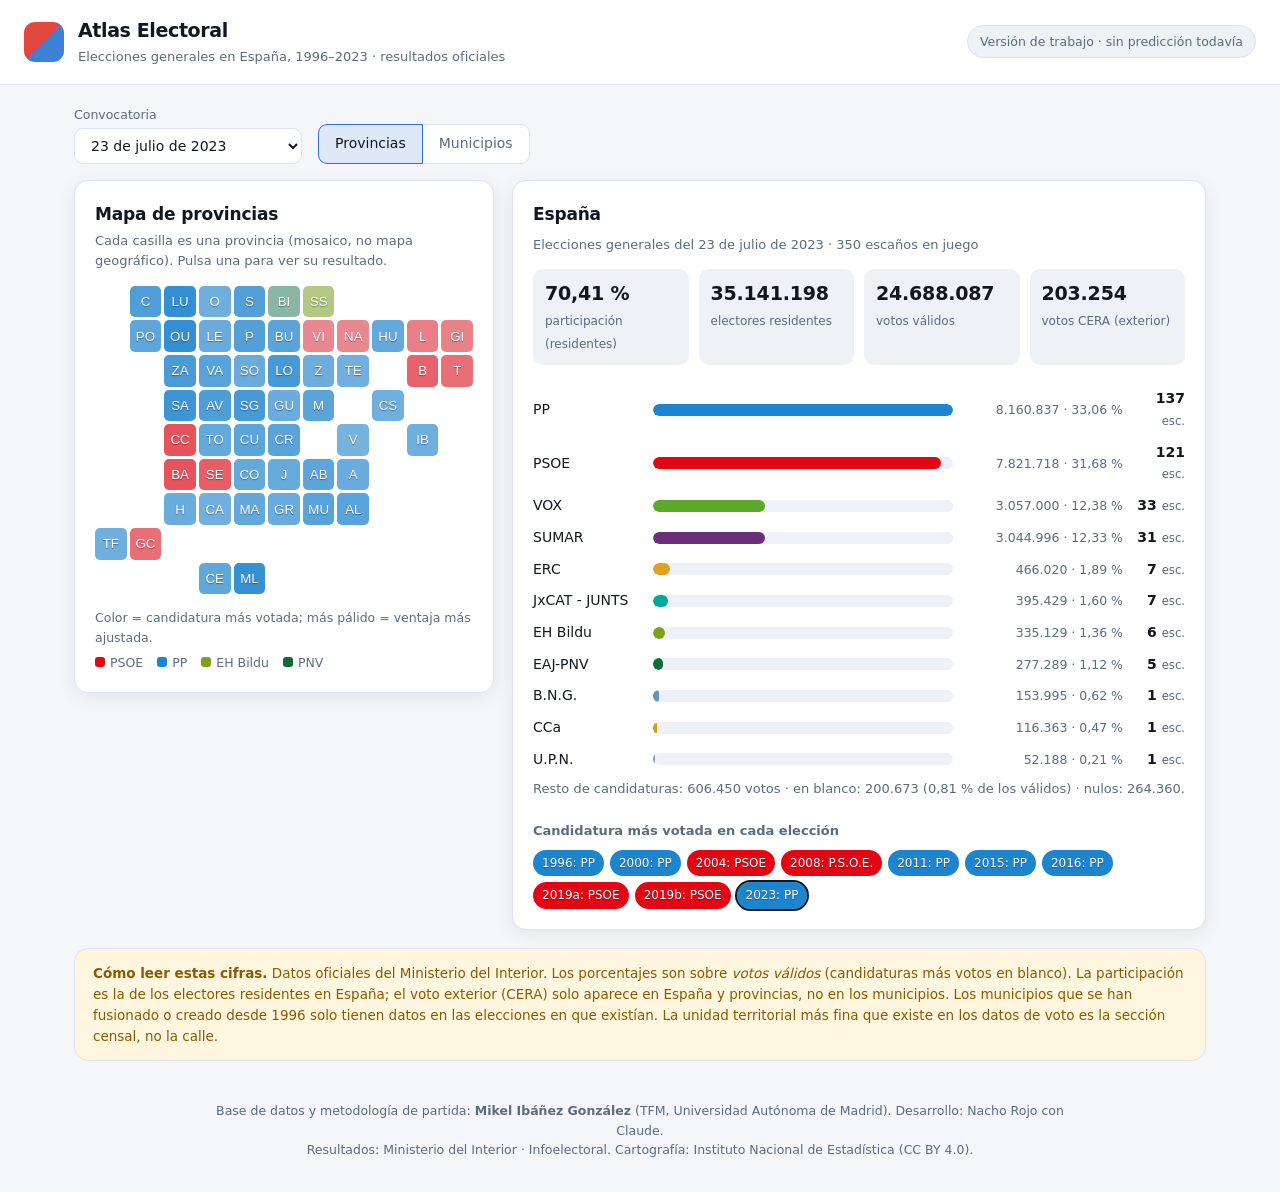
==== web/index.html @ ac79ff2a "Web: retirar el selector de colorear por participación - El selector queda oculto (no aportaba al ma" ====
<!doctype html>
<html lang="es">
<head>
<meta charset="utf-8">
<meta name="viewport" content="width=device-width, initial-scale=1">
<meta name="robots" content="noindex, nofollow">
<title>Atlas Electoral · Elecciones generales 1996–2023</title>
<meta name="description" content="Resultados oficiales de las elecciones generales en España por provincia y municipio, 1996–2023.">
<link rel="stylesheet" href="estilo.css">
</head>
<body>
<header class="cabecera">
  <div class="marca">
    <div class="logo" aria-hidden="true"></div>
    <div>
      <h1>Atlas Electoral</h1>
      <p>Elecciones generales en España, 1996&ndash;2023 &middot; resultados oficiales</p>
    </div>
  </div>
  <span class="insignia">Versión de trabajo &middot; sin predicción todavía</span>
</header>

<main>
  <div class="controles">
    <label>Convocatoria
      <select id="eleccion"></select>
    </label>
    <!-- Colorear por participación: retirado de la interfaz (no aportaba al mapa; la participación sale en la ficha).
         Para recuperarlo, volver a mostrar este selector. -->
    <label hidden>Colorear por
      <select id="metrica">
        <option value="ganador">Candidatura más votada</option>
        <option value="participacion">Participación</option>
      </select>
    </label>
    <div class="vistas" role="group" aria-label="Nivel territorial">
      <button id="vista-prov" class="vista activa" type="button">Provincias</button>
      <button id="vista-mun" class="vista" type="button">Municipios</button>
    </div>
  </div>

  <div class="rejilla">
    <section class="tarjeta">
      <div id="bloque-prov">
        <h2>Mapa de provincias</h2>
        <p class="nota">Cada casilla es una provincia (mosaico, no mapa geográfico). Pulsa una para ver su resultado.</p>
        <div id="mapa" class="mapa" role="group" aria-label="Provincias"></div>
      </div>
      <div id="bloque-mun" hidden>
        <h2>Mapa de municipios</h2>
        <div class="busqueda">
          <label class="buscador">Buscar municipio
            <input id="buscar" type="search" autocomplete="off" spellcheck="false" placeholder="Alcalá de Henares, Marinaleda…">
            <div id="sugerencias" class="sugerencias" hidden></div>
          </label>
          <label>Ir a provincia
            <select id="ir-provincia"><option value="">—</option></select>
          </label>
        </div>
        <div id="estado-mun" class="nota">Cargando el mapa municipal…</div>
        <div id="mapa-mun" class="mapa-mun" aria-label="Mapa de municipios"></div>
        <p id="hover" class="nota hover">Pasa el ratón o pulsa un municipio.</p>
      </div>
      <div id="leyenda" class="leyenda"></div>
    </section>

    <section class="tarjeta">
      <div class="cab-detalle">
        <h2 id="titulo">España</h2>
        <button id="volver" class="secundario" hidden>Ver España</button>
      </div>
      <p id="fecha" class="nota"></p>
      <div id="resumen" class="resumen"></div>
      <div id="partidos"></div>
      <p id="otros" class="nota"></p>
      <h3>Candidatura más votada en cada elección</h3>
      <div id="historia" class="historia"></div>
    </section>
  </div>

  <section class="aviso">
    <strong>Cómo leer estas cifras.</strong>
    Datos oficiales del Ministerio del Interior. Los porcentajes son sobre
    <em>votos válidos</em> (candidaturas más votos en blanco). La participación es la de los electores
    residentes en España; el voto exterior (CERA) solo aparece en España y provincias, no en los municipios.
    Los municipios que se han fusionado o creado desde 1996 solo tienen datos en las elecciones en que existían.
    La unidad territorial más fina que existe en los datos de voto es la sección censal, no la calle.
  </section>
</main>

<footer class="pie">
  Base de datos y metodología de partida: <strong>Mikel Ib&aacute;&ntilde;ez Gonz&aacute;lez</strong>
  (TFM, Universidad Aut&oacute;noma de Madrid). Desarrollo: Nacho Rojo con Claude.<br>
  Resultados: Ministerio del Interior &middot; Infoelectoral. Cartograf&iacute;a: Instituto Nacional de Estad&iacute;stica (CC BY 4.0).
</footer>

<script src="data/resultados.js"></script>
<script src="municipios.js"></script>
<script src="app.js"></script>
</body>
</html>
---- web/estilo.css ----
:root {
  --fondo: #f4f6f9; --superficie: #ffffff; --superficie-alta: #eef1f6; --borde: #dde3ec;
  --texto: #12171f; --texto-tenue: #5d6b7f; --acento: #2f6fe0; --acento-suave: rgba(47, 111, 224, .1);
  --izq: #e3453f; --der: #3b82d6; --aviso: #8a5a00; --aviso-fondo: #fff6e0; --radio: 14px;
  --sombra: 0 4px 18px rgba(20, 30, 50, .08);
}
:root:not([data-theme="light"]) { color-scheme: light dark; }
@media (prefers-color-scheme: dark) {
  :root:not([data-theme="light"]) {
    --fondo: #0f1216; --superficie: #171b21; --superficie-alta: #1e242c; --borde: #2a323c;
    --texto: #e6ebf2; --texto-tenue: #9aa7b8; --acento: #4c8dff; --acento-suave: rgba(76, 141, 255, .14);
    --aviso: #e0a33a; --aviso-fondo: rgba(224, 163, 58, .1); --sombra: 0 6px 24px rgba(0, 0, 0, .35);
  }
}
* { box-sizing: border-box; }
body {
  margin: 0; background: var(--fondo); color: var(--texto);
  font-family: system-ui, -apple-system, "Segoe UI", sans-serif;
  font-size: 15px; line-height: 1.55;
}
.cabecera {
  display: flex; align-items: center; justify-content: space-between; gap: 16px; flex-wrap: wrap;
  padding: 16px 24px; border-bottom: 1px solid var(--borde); background: var(--superficie);
}
.marca { display: flex; align-items: center; gap: 14px; }
.logo {
  width: 40px; height: 40px; border-radius: 11px; flex: none;
  background: linear-gradient(135deg, var(--izq) 0%, var(--izq) 48%, var(--der) 52%, var(--der) 100%);
}
.cabecera h1 { margin: 0; font-size: 19px; letter-spacing: -.02em; }
.cabecera p { margin: 2px 0 0; font-size: 13px; color: var(--texto-tenue); }
.insignia {
  font-size: 12.5px; padding: 6px 12px; border-radius: 999px; border: 1px solid var(--borde);
  color: var(--texto-tenue); background: var(--superficie-alta);
}
main { padding: 20px 24px 40px; max-width: 1180px; margin: 0 auto; }
.controles { display: flex; gap: 16px; flex-wrap: wrap; margin-bottom: 16px; }
.controles label { display: flex; flex-direction: column; gap: 4px; font-size: 12.5px; color: var(--texto-tenue); }
select {
  font: inherit; font-size: 14px; padding: 8px 12px; border-radius: 9px; min-width: 220px;
  border: 1px solid var(--borde); background: var(--superficie); color: var(--texto);
}
.rejilla { display: grid; grid-template-columns: minmax(300px, 420px) 1fr; gap: 18px; align-items: start; }
@media (max-width: 800px) { .rejilla { grid-template-columns: 1fr; } main { padding: 16px; } }
.tarjeta {
  background: var(--superficie); border: 1px solid var(--borde); border-radius: var(--radio);
  padding: 20px; box-shadow: var(--sombra);
}
.tarjeta h2 { margin: 0 0 4px; font-size: 17px; letter-spacing: -.01em; }
.tarjeta h3 { margin: 22px 0 8px; font-size: 13px; color: var(--texto-tenue); font-weight: 600; }
.nota { color: var(--texto-tenue); font-size: 13px; margin: 4px 0 14px; }
.cab-detalle { display: flex; justify-content: space-between; align-items: center; gap: 10px; }
button.secundario {
  font: inherit; font-size: 13px; padding: 6px 12px; border-radius: 8px; cursor: pointer;
  border: 1px solid var(--borde); background: var(--superficie-alta); color: var(--texto);
}
.mapa { display: grid; grid-template-columns: repeat(11, 1fr); gap: 3px; margin-top: 4px; }
.casilla {
  aspect-ratio: 1; border: 2px solid transparent; border-radius: 5px; padding: 0; cursor: pointer;
  font: 600 10px/1 inherit; color: #fff; text-shadow: 0 1px 1px rgba(0, 0, 0, .35);
  display: flex; align-items: center; justify-content: center;
}
.casilla:hover { filter: brightness(1.12); }
.casilla:focus-visible, .casilla.activa { outline: none; border-color: var(--texto); }
.leyenda { display: flex; flex-wrap: wrap; gap: 6px 14px; margin-top: 14px; font-size: 12.5px; color: var(--texto-tenue); }
.leyenda i { display: inline-block; width: 10px; height: 10px; border-radius: 3px; margin-right: 5px; }
.resumen { display: grid; grid-template-columns: repeat(auto-fit, minmax(130px, 1fr)); gap: 10px; margin-bottom: 18px; }
.dato { background: var(--superficie-alta); border-radius: 10px; padding: 10px 12px; }
.dato b { display: block; font-size: 19px; letter-spacing: -.01em; }
.dato span { font-size: 12px; color: var(--texto-tenue); }
.fila { display: grid; grid-template-columns: 110px 1fr 160px 52px; gap: 10px; align-items: center; padding: 5px 0; font-size: 14px; }
.fila .barra { height: 12px; border-radius: 6px; background: var(--superficie-alta); overflow: hidden; }
.fila .barra span { display: block; height: 100%; border-radius: 6px; }
.fila .cifras { text-align: right; font-variant-numeric: tabular-nums; color: var(--texto-tenue); font-size: 12.5px; white-space: nowrap; }
.fila .esc { text-align: right; font-weight: 700; font-variant-numeric: tabular-nums; }
.fila .esc small { font-weight: 400; color: var(--texto-tenue); }
@media (max-width: 520px) { .fila { grid-template-columns: 84px 1fr 44px; } .fila .cifras { display: none; } }
.historia { display: flex; flex-wrap: wrap; gap: 6px; }
.chip { font-size: 12px; padding: 4px 9px; border-radius: 999px; color: #fff; text-shadow: 0 1px 1px rgba(0,0,0,.3); }
.chip.actual { outline: 2px solid var(--texto); }
.aviso {
  margin-top: 18px; padding: 14px 18px; border-radius: var(--radio); font-size: 13.5px;
  background: var(--aviso-fondo); color: var(--aviso); border: 1px solid var(--borde);
}
.pie { text-align: center; font-size: 12.5px; color: var(--texto-tenue); padding: 0 24px 32px; max-width: 900px; margin: 0 auto; }
.gradiente { display: inline-block; width: 90px; height: 10px; border-radius: 5px; margin: 0 6px; vertical-align: middle; background: linear-gradient(90deg, hsl(215 75% 90%), hsl(215 75% 32%)); }
.vistas { display: flex; align-items: flex-end; gap: 0; }
.vista {
  font: inherit; font-size: 14px; padding: 8px 16px; cursor: pointer; border: 1px solid var(--borde);
  background: var(--superficie); color: var(--texto-tenue);
}
.vista:first-child { border-radius: 9px 0 0 9px; }
.vista:last-child { border-radius: 0 9px 9px 0; border-left: none; }
.vista.activa { background: var(--acento-suave); color: var(--texto); border-color: var(--acento); }
.busqueda { display: flex; gap: 12px; flex-wrap: wrap; margin: 8px 0 10px; }
.busqueda label { display: flex; flex-direction: column; gap: 4px; font-size: 12.5px; color: var(--texto-tenue); position: relative; }
.busqueda input { font: inherit; font-size: 14px; padding: 8px 12px; border-radius: 9px; min-width: 220px;
  border: 1px solid var(--borde); background: var(--superficie); color: var(--texto); }
.busqueda select { min-width: 160px; }
.sugerencias { position: absolute; top: 100%; left: 0; right: 0; z-index: 1000; background: var(--superficie);
  border: 1px solid var(--borde); border-radius: 9px; box-shadow: var(--sombra); overflow: hidden; }
.sugerencia { display: block; width: 100%; text-align: left; font: inherit; font-size: 13.5px; padding: 8px 12px;
  background: none; border: none; color: var(--texto); cursor: pointer; }
.sugerencia:hover, .sugerencia:focus-visible { background: var(--acento-suave); outline: none; }
.mapa-mun { height: 520px; border-radius: 10px; background: var(--superficie-alta); border: 1px solid var(--borde); }
.hover { min-height: 2.8em; margin: 8px 0 0; }
.fila-mun { grid-template-columns: 110px 1fr 170px; }
@media (max-width: 520px) { .fila-mun { grid-template-columns: 84px 1fr; } .mapa-mun { height: 380px; } }
.rejilla.vista-mun { grid-template-columns: minmax(360px, 1.6fr) 1fr; }
.rejilla.vista-mun .mapa-mun { height: 580px; }
@media (max-width: 800px) { .rejilla.vista-mun { grid-template-columns: 1fr; } }
[hidden] { display: none !important; }
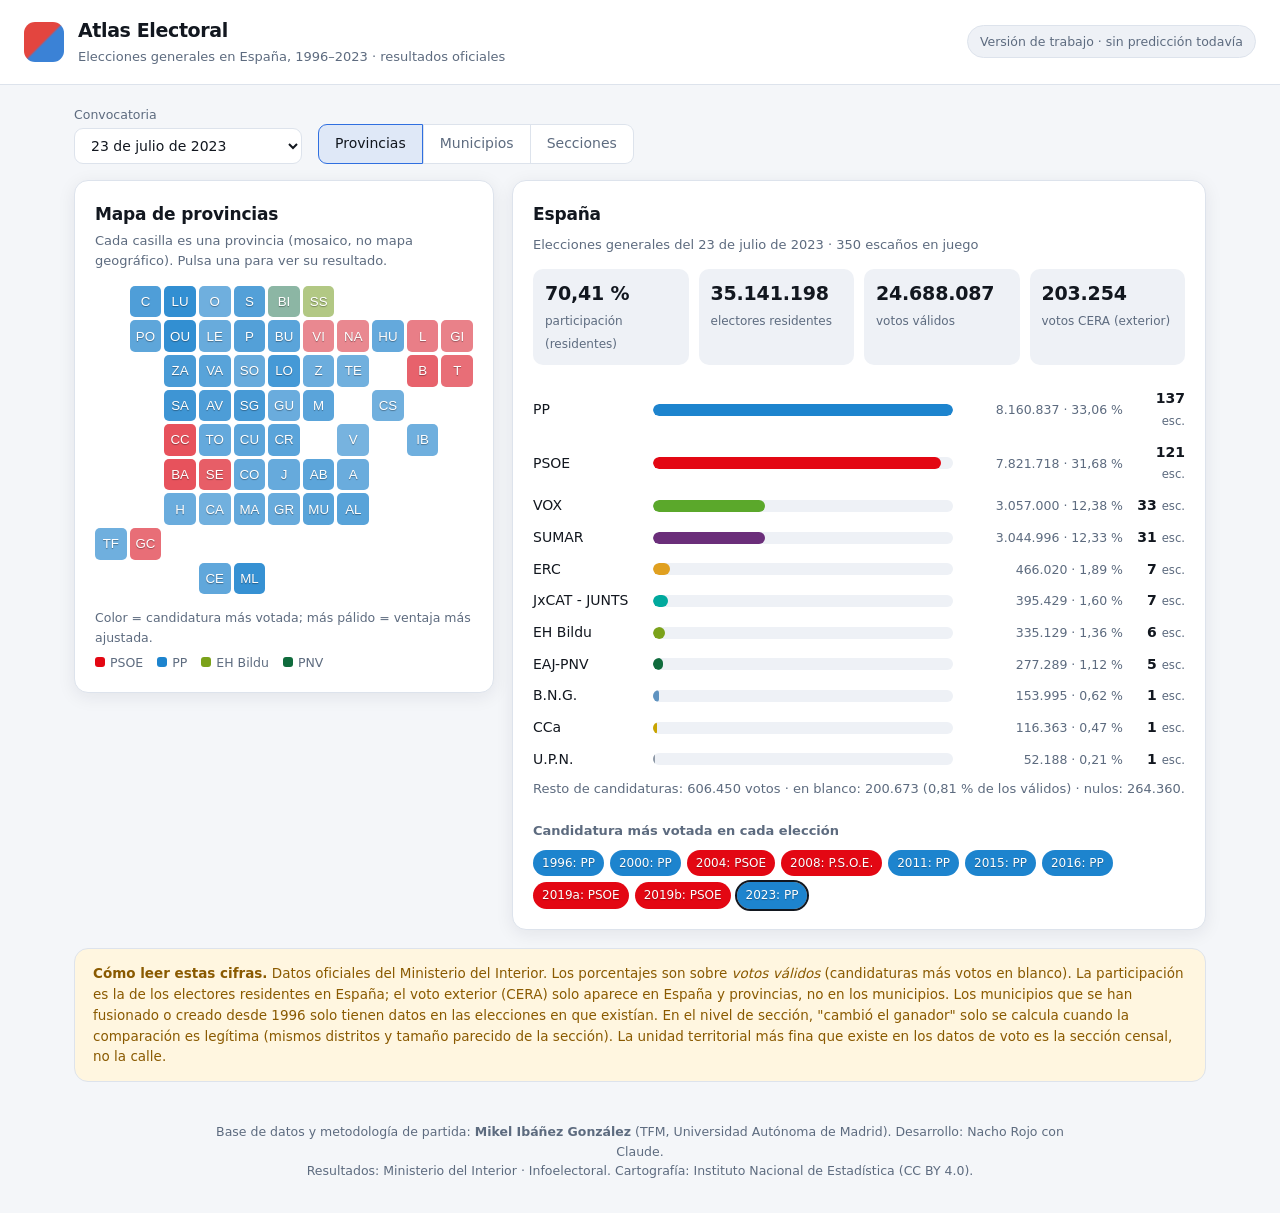
==== commit 7b996e85: "Secciones censales (2023) con mapa, top 3 y cambio de ganador; traspaso del proyecto - pipeline/expo" ====
--- a/web/index.html
+++ b/web/index.html
@@ -36,6 +36,7 @@
     <div class="vistas" role="group" aria-label="Nivel territorial">
       <button id="vista-prov" class="vista activa" type="button">Provincias</button>
       <button id="vista-mun" class="vista" type="button">Municipios</button>
+      <button id="vista-sec" class="vista" type="button">Secciones</button>
     </div>
   </div>
 
@@ -61,6 +62,28 @@
         <div id="mapa-mun" class="mapa-mun" aria-label="Mapa de municipios"></div>
         <p id="hover" class="nota hover">Pasa el ratón o pulsa un municipio.</p>
       </div>
+      <div id="bloque-sec" hidden>
+        <h2>Mapa de secciones censales</h2>
+        <p class="nota">Disponible para abril de 2019, noviembre de 2019 y julio de 2023. La sección es la unidad más fina del voto: no equivale a una calle.</p>
+        <div class="busqueda">
+          <label class="buscador">Buscar municipio
+            <input id="buscar-sec" type="search" autocomplete="off" spellcheck="false" placeholder="Alcalá de Henares, Sevilla…">
+            <div id="sugerencias-sec" class="sugerencias" hidden></div>
+          </label>
+          <label>Ir a provincia
+            <select id="ir-provincia-sec"><option value="">—</option></select>
+          </label>
+          <label>Ver
+            <select id="modo-sec">
+              <option value="ganador">Candidatura más votada</option>
+              <option value="cambio">Dónde cambió el ganador</option>
+            </select>
+          </label>
+        </div>
+        <div id="estado-sec" class="nota">Cargando el mapa de secciones…</div>
+        <div id="mapa-sec" class="mapa-mun" aria-label="Mapa de secciones censales"></div>
+        <p id="hover-sec" class="nota hover">Pasa el ratón o pulsa una sección.</p>
+      </div>
       <div id="leyenda" class="leyenda"></div>
     </section>
 
@@ -83,7 +106,7 @@
     Datos oficiales del Ministerio del Interior. Los porcentajes son sobre
     <em>votos válidos</em> (candidaturas más votos en blanco). La participación es la de los electores
     residentes en España; el voto exterior (CERA) solo aparece en España y provincias, no en los municipios.
-    Los municipios que se han fusionado o creado desde 1996 solo tienen datos en las elecciones en que existían.
+    Los municipios que se han fusionado o creado desde 1996 solo tienen datos en las elecciones en que existían. En el nivel de sección, "cambió el ganador" solo se calcula cuando la comparación es legítima (mismos distritos y tamaño parecido de la sección).
     La unidad territorial más fina que existe en los datos de voto es la sección censal, no la calle.
   </section>
 </main>
@@ -96,6 +119,7 @@
 
 <script src="data/resultados.js"></script>
 <script src="municipios.js"></script>
+<script src="secciones.js"></script>
 <script src="app.js"></script>
 </body>
 </html>
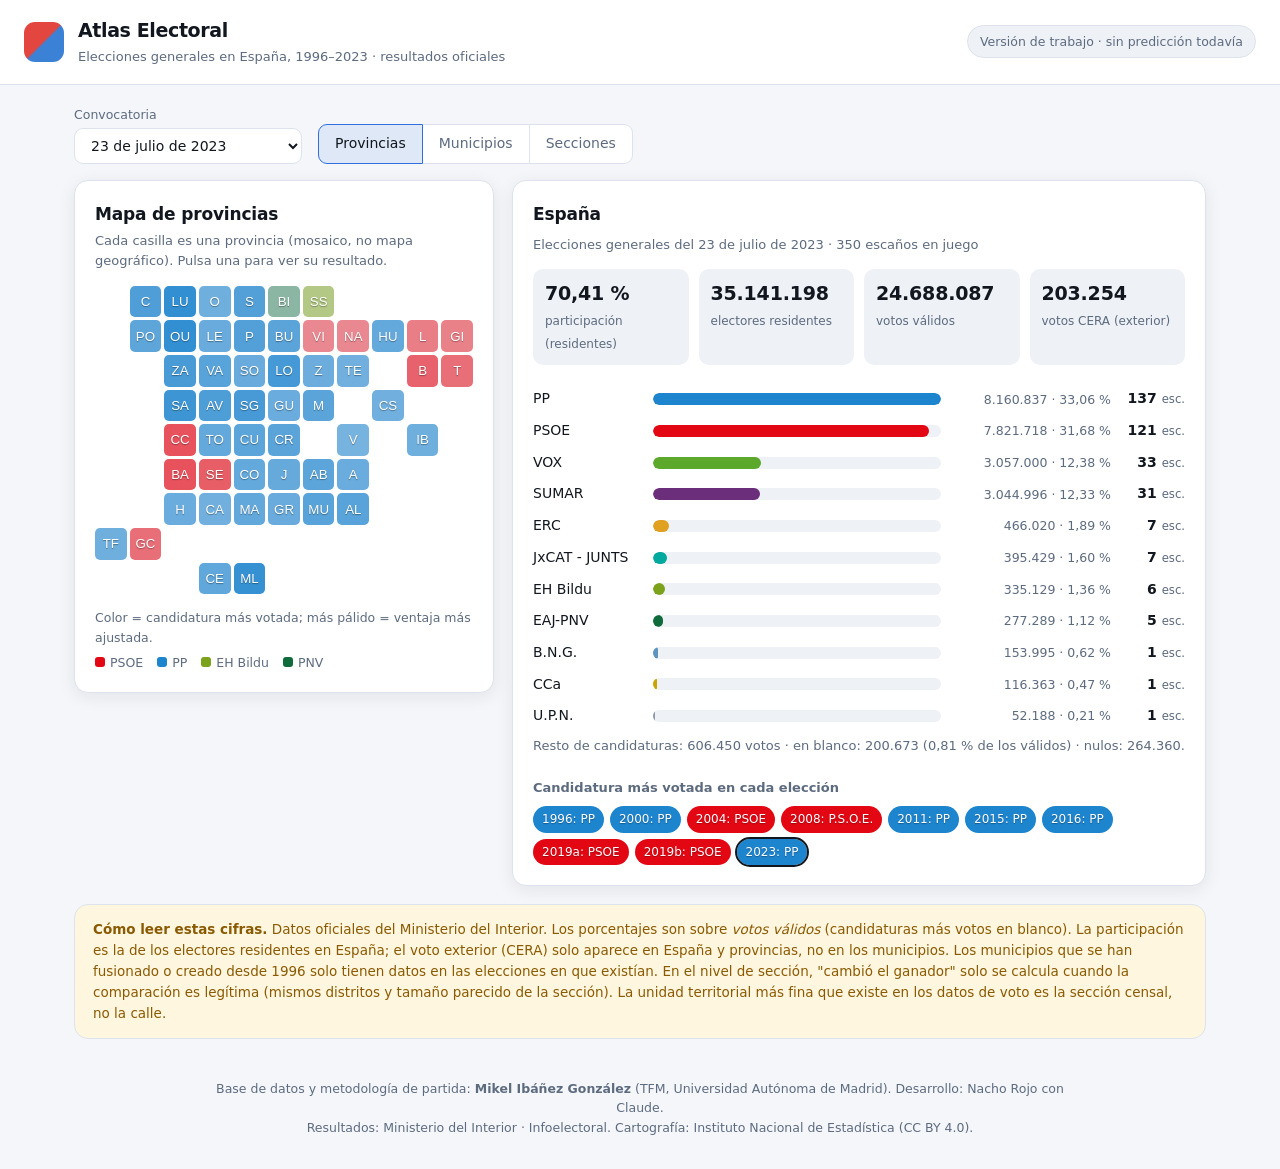
==== commit e17e7fb5: "Convocatoria del 29N (BOE) y simulador de escaños provincial - pipeline/convocatoria_29n.py: escaños" ====
--- a/web/index.html
+++ b/web/index.html
@@ -22,7 +22,7 @@
 
 <main>
   <div class="controles">
-    <label>Convocatoria
+    <label id="etq-eleccion">Convocatoria
       <select id="eleccion"></select>
     </label>
     <!-- Colorear por participación: retirado de la interfaz (no aportaba al mapa; la participación sale en la ficha).
@@ -37,6 +37,8 @@
       <button id="vista-prov" class="vista activa" type="button">Provincias</button>
       <button id="vista-mun" class="vista" type="button">Municipios</button>
       <button id="vista-sec" class="vista" type="button">Secciones</button>
+      <!-- Simulador del 29N: oculto salvo que la dirección lleve ?simulador (pendiente del visto bueno de Jurídico). -->
+      <button id="vista-sim" class="vista" type="button" hidden>Simulador 29N</button>
     </div>
   </div>
 
@@ -84,6 +86,18 @@
         <div id="mapa-sec" class="mapa-mun" aria-label="Mapa de secciones censales"></div>
         <p id="hover-sec" class="nota hover">Pasa el ratón o pulsa una sección.</p>
       </div>
+      <div id="bloque-sim" hidden>
+        <h2>Simulador de escaños · 29 de noviembre de 2026</h2>
+        <p class="nota">Elige el porcentaje nacional de cada candidatura y mira qué reparto de escaños saldría.
+          <strong>No es un pronóstico ni un sondeo</strong>: el punto de partida es el voto de julio de 2023 y el
+          reparto por provincias supone que cada candidatura conserva su perfil territorial de 2023.</p>
+        <div id="estado-sim" class="nota">Cargando el simulador…</div>
+        <div id="sim-controles"></div>
+        <p id="sim-suma" class="nota sim-suma"></p>
+        <button id="sim-reiniciar" class="secundario" type="button">Volver al voto de 2023</button>
+        <h3>Candidatura más votada por provincia en tu escenario</h3>
+        <div id="mapa-sim" class="mapa" role="group" aria-label="Provincias (escenario)"></div>
+      </div>
       <div id="leyenda" class="leyenda"></div>
     </section>
 
@@ -96,12 +110,25 @@
       <div id="resumen" class="resumen"></div>
       <div id="partidos"></div>
       <p id="otros" class="nota"></p>
-      <h3>Candidatura más votada en cada elección</h3>
+      <h3 id="titulo-historia">Candidatura más votada en cada elección</h3>
       <div id="historia" class="historia"></div>
     </section>
   </div>
 
-  <section class="aviso">
+  <section id="aviso-sim" class="aviso" hidden>
+    <strong>Qué es y qué no es el simulador.</strong>
+    Es una calculadora de escenarios: tú pones el resultado nacional y la web aplica la ley electoral
+    (d'Hondt por circunscripción, barrera del 3 % de los votos válidos) con los escaños de cada provincia
+    fijados en el Real Decreto 806/2026 y las candidaturas proclamadas (BOE de 3 de noviembre de 2026).
+    <span id="sim-error"></span>
+    Supuestos: misma participación relativa por provincia que en 2023; el voto de Sumar de 2023 es la base
+    territorial de Frente Amplio, Podemos y sus listas conjuntas; Se Acabó la Fiesta no tiene historia en unas
+    generales y se le supone el mismo porcentaje en todas las provincias donde se presenta; a Vox, que en 2023 no
+    concurrió en Santa Cruz de Tenerife, se le supone allí su porcentaje medio del resto de España; las candidaturas sin
+    escaño en 2023 quedan en «resto» y no obtienen escaños. La agrupación de candidaturas es provisional.
+  </section>
+
+  <section id="aviso-datos" class="aviso">
     <strong>Cómo leer estas cifras.</strong>
     Datos oficiales del Ministerio del Interior. Los porcentajes son sobre
     <em>votos válidos</em> (candidaturas más votos en blanco). La participación es la de los electores
@@ -120,6 +147,7 @@
 <script src="data/resultados.js"></script>
 <script src="municipios.js"></script>
 <script src="secciones.js"></script>
+<script src="simulador.js"></script>
 <script src="app.js"></script>
 </body>
 </html>
--- a/web/estilo.css
+++ b/web/estilo.css
@@ -68,13 +68,13 @@
 .dato { background: var(--superficie-alta); border-radius: 10px; padding: 10px 12px; }
 .dato b { display: block; font-size: 19px; letter-spacing: -.01em; }
 .dato span { font-size: 12px; color: var(--texto-tenue); }
-.fila { display: grid; grid-template-columns: 110px 1fr 160px 52px; gap: 10px; align-items: center; padding: 5px 0; font-size: 14px; }
+.fila { display: grid; grid-template-columns: 110px 1fr 160px 64px; gap: 10px; align-items: center; padding: 5px 0; font-size: 14px; }
 .fila .barra { height: 12px; border-radius: 6px; background: var(--superficie-alta); overflow: hidden; }
 .fila .barra span { display: block; height: 100%; border-radius: 6px; }
 .fila .cifras { text-align: right; font-variant-numeric: tabular-nums; color: var(--texto-tenue); font-size: 12.5px; white-space: nowrap; }
-.fila .esc { text-align: right; font-weight: 700; font-variant-numeric: tabular-nums; }
+.fila .esc { text-align: right; font-weight: 700; font-variant-numeric: tabular-nums; white-space: nowrap; }
 .fila .esc small { font-weight: 400; color: var(--texto-tenue); }
-@media (max-width: 520px) { .fila { grid-template-columns: 84px 1fr 44px; } .fila .cifras { display: none; } }
+@media (max-width: 520px) { .fila { grid-template-columns: 84px 1fr 58px; } .fila .cifras { display: none; } }
 .historia { display: flex; flex-wrap: wrap; gap: 6px; }
 .chip { font-size: 12px; padding: 4px 9px; border-radius: 999px; color: #fff; text-shadow: 0 1px 1px rgba(0,0,0,.3); }
 .chip.actual { outline: 2px solid var(--texto); }
@@ -90,7 +90,8 @@
   background: var(--superficie); color: var(--texto-tenue);
 }
 .vista:first-child { border-radius: 9px 0 0 9px; }
-.vista:last-child { border-radius: 0 9px 9px 0; border-left: none; }
+.vista + .vista { border-left: none; }
+.vista:last-child, .vista:has(+ .vista[hidden]) { border-radius: 0 9px 9px 0; }
 .vista.activa { background: var(--acento-suave); color: var(--texto); border-color: var(--acento); }
 .busqueda { display: flex; gap: 12px; flex-wrap: wrap; margin: 8px 0 10px; }
 .busqueda label { display: flex; flex-direction: column; gap: 4px; font-size: 12.5px; color: var(--texto-tenue); position: relative; }
@@ -109,4 +110,19 @@
 .rejilla.vista-mun { grid-template-columns: minmax(360px, 1.6fr) 1fr; }
 .rejilla.vista-mun .mapa-mun { height: 580px; }
 @media (max-width: 800px) { .rejilla.vista-mun { grid-template-columns: 1fr; } }
+.rejilla.vista-sim { grid-template-columns: minmax(340px, 1fr) 1fr; }
+@media (max-width: 800px) { .rejilla.vista-sim { grid-template-columns: 1fr; } }
+.sim-fila { display: grid; grid-template-columns: 150px 1fr 92px; gap: 6px 10px; align-items: center; padding: 5px 0; font-size: 14px; }
+.sim-fila label i { display: inline-block; width: 10px; height: 10px; border-radius: 3px; margin-right: 7px; }
+.sim-fila input[type="range"] { width: 100%; min-width: 0; }
+.sim-fila small { grid-column: 1 / -1; color: var(--texto-tenue); font-size: 12px; margin-top: -4px; }
+.sim-num { white-space: nowrap; color: var(--texto-tenue); font-size: 13px; text-align: right; }
+.sim-num input { font: inherit; font-size: 14px; width: 68px; padding: 5px 6px; border-radius: 7px; text-align: right;
+  border: 1px solid var(--borde); background: var(--superficie); color: var(--texto); font-variant-numeric: tabular-nums; }
+.sim-detalle { margin-top: 10px; border-top: 1px solid var(--borde); padding-top: 10px; }
+.sim-detalle summary { cursor: pointer; font-size: 13px; color: var(--texto-tenue); margin-bottom: 6px; }
+.sim-detalle .sim-fila { grid-template-columns: 1fr 92px; }
+.sim-suma { margin: 12px 0 10px; font-variant-numeric: tabular-nums; }
+.sim-exceso { color: var(--aviso); font-weight: 600; }
+@media (max-width: 520px) { .vista { padding: 8px 10px; font-size: 13px; } .sim-fila { grid-template-columns: 1fr 92px; } .sim-fila input[type="range"] { grid-column: 1 / -1; grid-row: 2; } }
 [hidden] { display: none !important; }
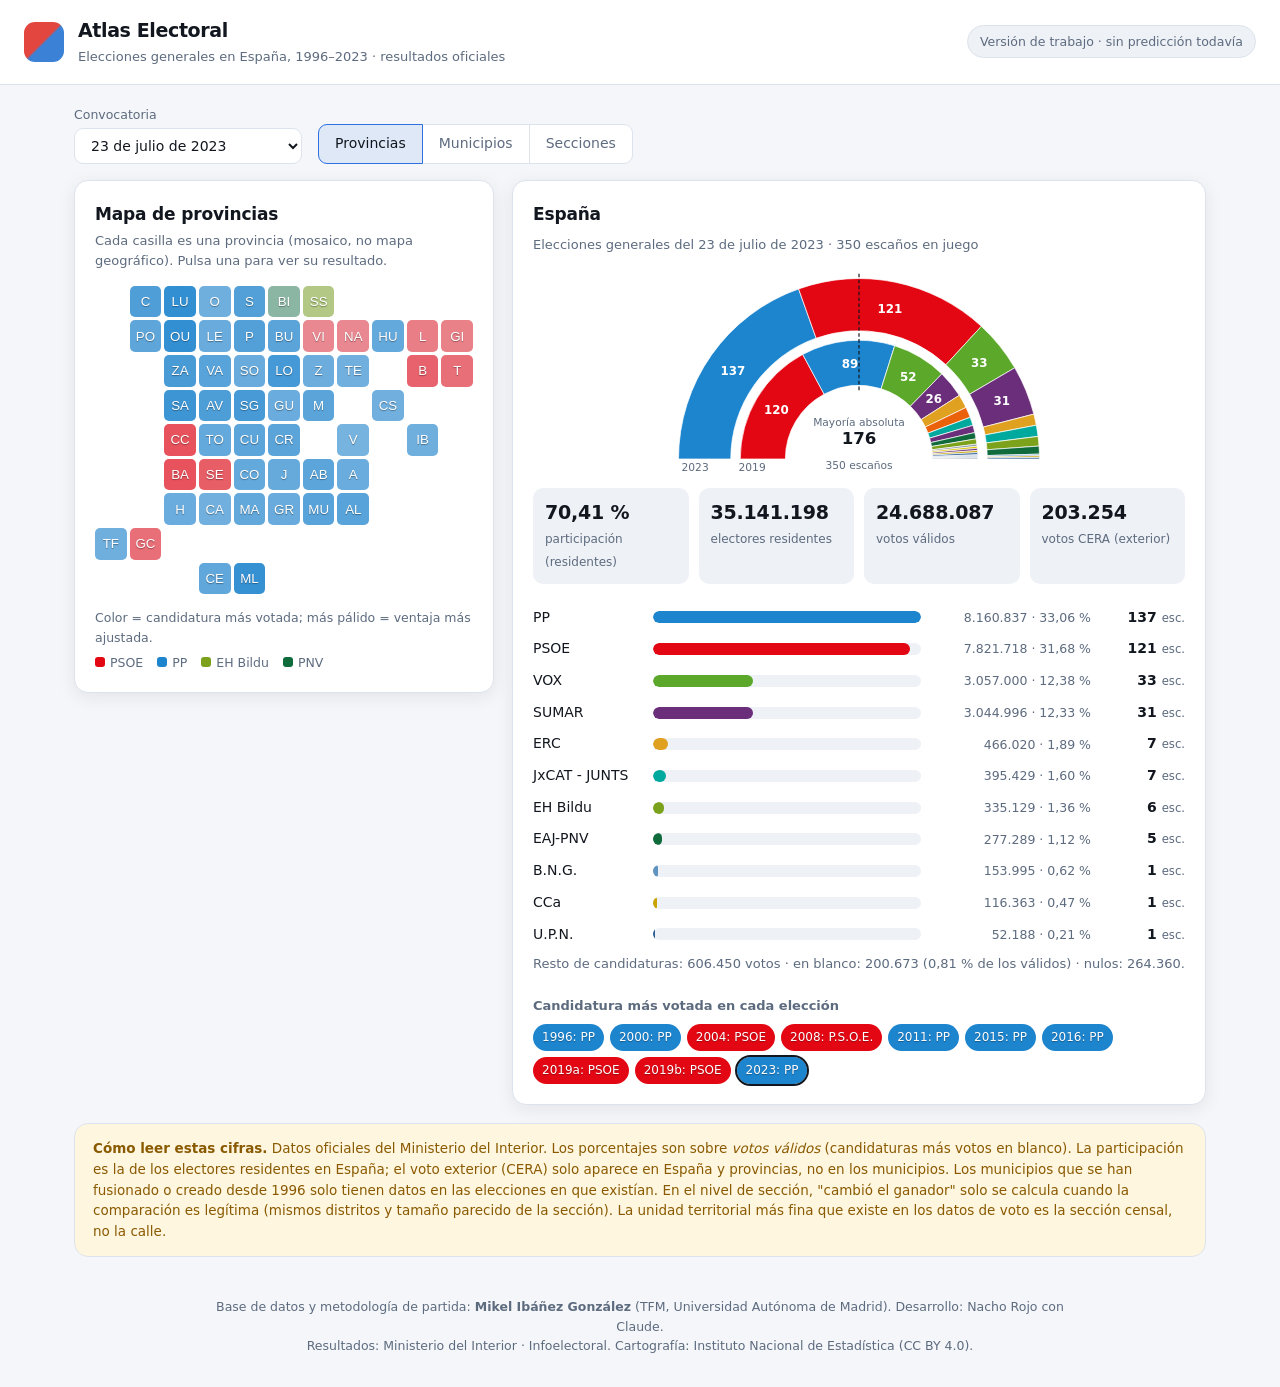
==== commit 01290ce6: "29N en el desplegable: página de recuento en vivo y lector de la API de Interior - pipeline/escrutin" ====
--- a/web/index.html
+++ b/web/index.html
@@ -107,6 +107,9 @@
         <button id="volver" class="secundario" hidden>Ver España</button>
       </div>
       <p id="fecha" class="nota"></p>
+      <p id="aviso-prueba" class="aviso prueba" hidden><strong>DATOS DE PRUEBA.</strong> Cifras inventadas para probar la página
+        (voto de 2023 trasladado a las listas de 2026); no son resultados ni una estimación.</p>
+      <div id="hemiciclo" class="hemiciclo"></div>
       <div id="resumen" class="resumen"></div>
       <div id="partidos"></div>
       <p id="otros" class="nota"></p>
--- a/web/estilo.css
+++ b/web/estilo.css
@@ -68,7 +68,7 @@
 .dato { background: var(--superficie-alta); border-radius: 10px; padding: 10px 12px; }
 .dato b { display: block; font-size: 19px; letter-spacing: -.01em; }
 .dato span { font-size: 12px; color: var(--texto-tenue); }
-.fila { display: grid; grid-template-columns: 110px 1fr 160px 64px; gap: 10px; align-items: center; padding: 5px 0; font-size: 14px; }
+.fila { display: grid; grid-template-columns: 110px 1fr 160px 84px; gap: 10px; align-items: center; padding: 5px 0; font-size: 14px; }
 .fila .barra { height: 12px; border-radius: 6px; background: var(--superficie-alta); overflow: hidden; }
 .fila .barra span { display: block; height: 100%; border-radius: 6px; }
 .fila .cifras { text-align: right; font-variant-numeric: tabular-nums; color: var(--texto-tenue); font-size: 12.5px; white-space: nowrap; }
@@ -125,4 +125,12 @@
 .sim-suma { margin: 12px 0 10px; font-variant-numeric: tabular-nums; }
 .sim-exceso { color: var(--aviso); font-weight: 600; }
 @media (max-width: 520px) { .vista { padding: 8px 10px; font-size: 13px; } .sim-fila { grid-template-columns: 1fr 92px; } .sim-fila input[type="range"] { grid-column: 1 / -1; grid-row: 2; } }
+.hemiciclo { max-width: 380px; margin: 0 auto 14px; }
+.hemiciclo svg { display: block; width: 100%; height: auto; }
+.hemi-num { font-size: 10px; font-weight: 700; fill: #fff; }
+.hemi-etq { font-size: 9px; fill: var(--texto-tenue); }
+.hemi-may { font-size: 14px; font-weight: 700; fill: var(--texto); }
+.hemi-mayoria { stroke: var(--texto); stroke-width: 1; stroke-dasharray: 3 2; }
+.aviso.prueba { margin: 0 0 12px; padding: 8px 12px; }
+.esc .sube { color: #1a9b4b; } .esc .baja { color: #d63a35; }
 [hidden] { display: none !important; }
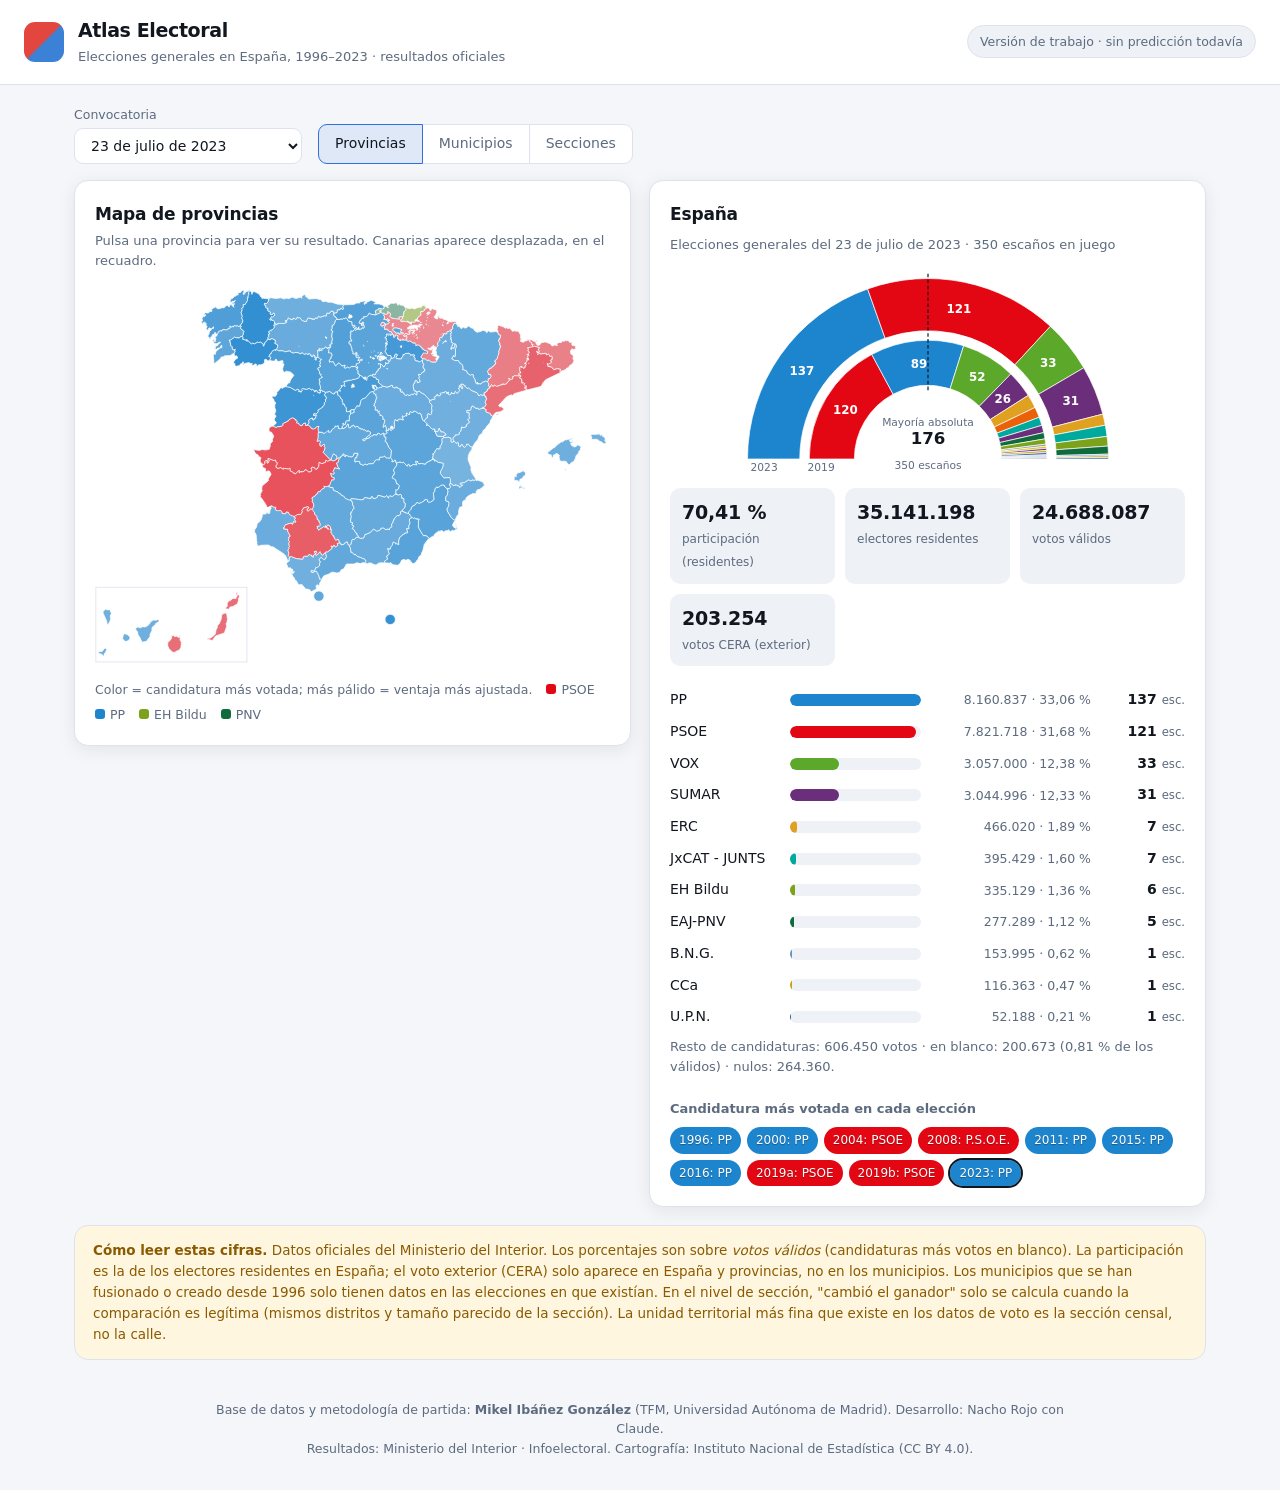
==== commit c835f305: "Web: mapa de provincias en lugar del mosaico y nombres de distrito - pipeline/export_provincias.py: " ====
--- a/web/index.html
+++ b/web/index.html
@@ -46,8 +46,8 @@
     <section class="tarjeta">
       <div id="bloque-prov">
         <h2>Mapa de provincias</h2>
-        <p class="nota">Cada casilla es una provincia (mosaico, no mapa geográfico). Pulsa una para ver su resultado.</p>
-        <div id="mapa" class="mapa" role="group" aria-label="Provincias"></div>
+        <p class="nota">Pulsa una provincia para ver su resultado. Canarias aparece desplazada, en el recuadro.</p>
+        <div id="mapa" role="group" aria-label="Provincias"></div>
       </div>
       <div id="bloque-mun" hidden>
         <h2>Mapa de municipios</h2>
@@ -96,7 +96,7 @@
         <p id="sim-suma" class="nota sim-suma"></p>
         <button id="sim-reiniciar" class="secundario" type="button">Volver al voto de 2023</button>
         <h3>Candidatura más votada por provincia en tu escenario</h3>
-        <div id="mapa-sim" class="mapa" role="group" aria-label="Provincias (escenario)"></div>
+        <div id="mapa-sim" role="group" aria-label="Provincias (escenario)"></div>
       </div>
       <div id="leyenda" class="leyenda"></div>
     </section>
@@ -148,6 +148,7 @@
 </footer>
 
 <script src="data/resultados.js"></script>
+<script src="data/provincias.js"></script>
 <script src="municipios.js"></script>
 <script src="secciones.js"></script>
 <script src="simulador.js"></script>
--- a/web/estilo.css
+++ b/web/estilo.css
@@ -40,7 +40,7 @@
   font: inherit; font-size: 14px; padding: 8px 12px; border-radius: 9px; min-width: 220px;
   border: 1px solid var(--borde); background: var(--superficie); color: var(--texto);
 }
-.rejilla { display: grid; grid-template-columns: minmax(300px, 420px) 1fr; gap: 18px; align-items: start; }
+.rejilla { display: grid; grid-template-columns: minmax(320px, 1fr) 1fr; gap: 18px; align-items: start; }
 @media (max-width: 800px) { .rejilla { grid-template-columns: 1fr; } main { padding: 16px; } }
 .tarjeta {
   background: var(--superficie); border: 1px solid var(--borde); border-radius: var(--radio);
@@ -133,4 +133,9 @@
 .hemi-mayoria { stroke: var(--texto); stroke-width: 1; stroke-dasharray: 3 2; }
 .aviso.prueba { margin: 0 0 12px; padding: 8px 12px; }
 .esc .sube { color: #1a9b4b; } .esc .baja { color: #d63a35; }
+.mapa-prov { display: block; width: 100%; height: auto; margin-top: 4px; }
+.mapa-prov .prov { stroke: var(--superficie); stroke-width: .8; cursor: pointer; outline: none; }
+.mapa-prov .prov:hover { filter: brightness(1.12); }
+.mapa-prov .prov.activa, .mapa-prov .prov:focus-visible { stroke: var(--texto); stroke-width: 2; }
+.marco-canarias { fill: none; stroke: var(--borde); stroke-width: 1; }
 [hidden] { display: none !important; }
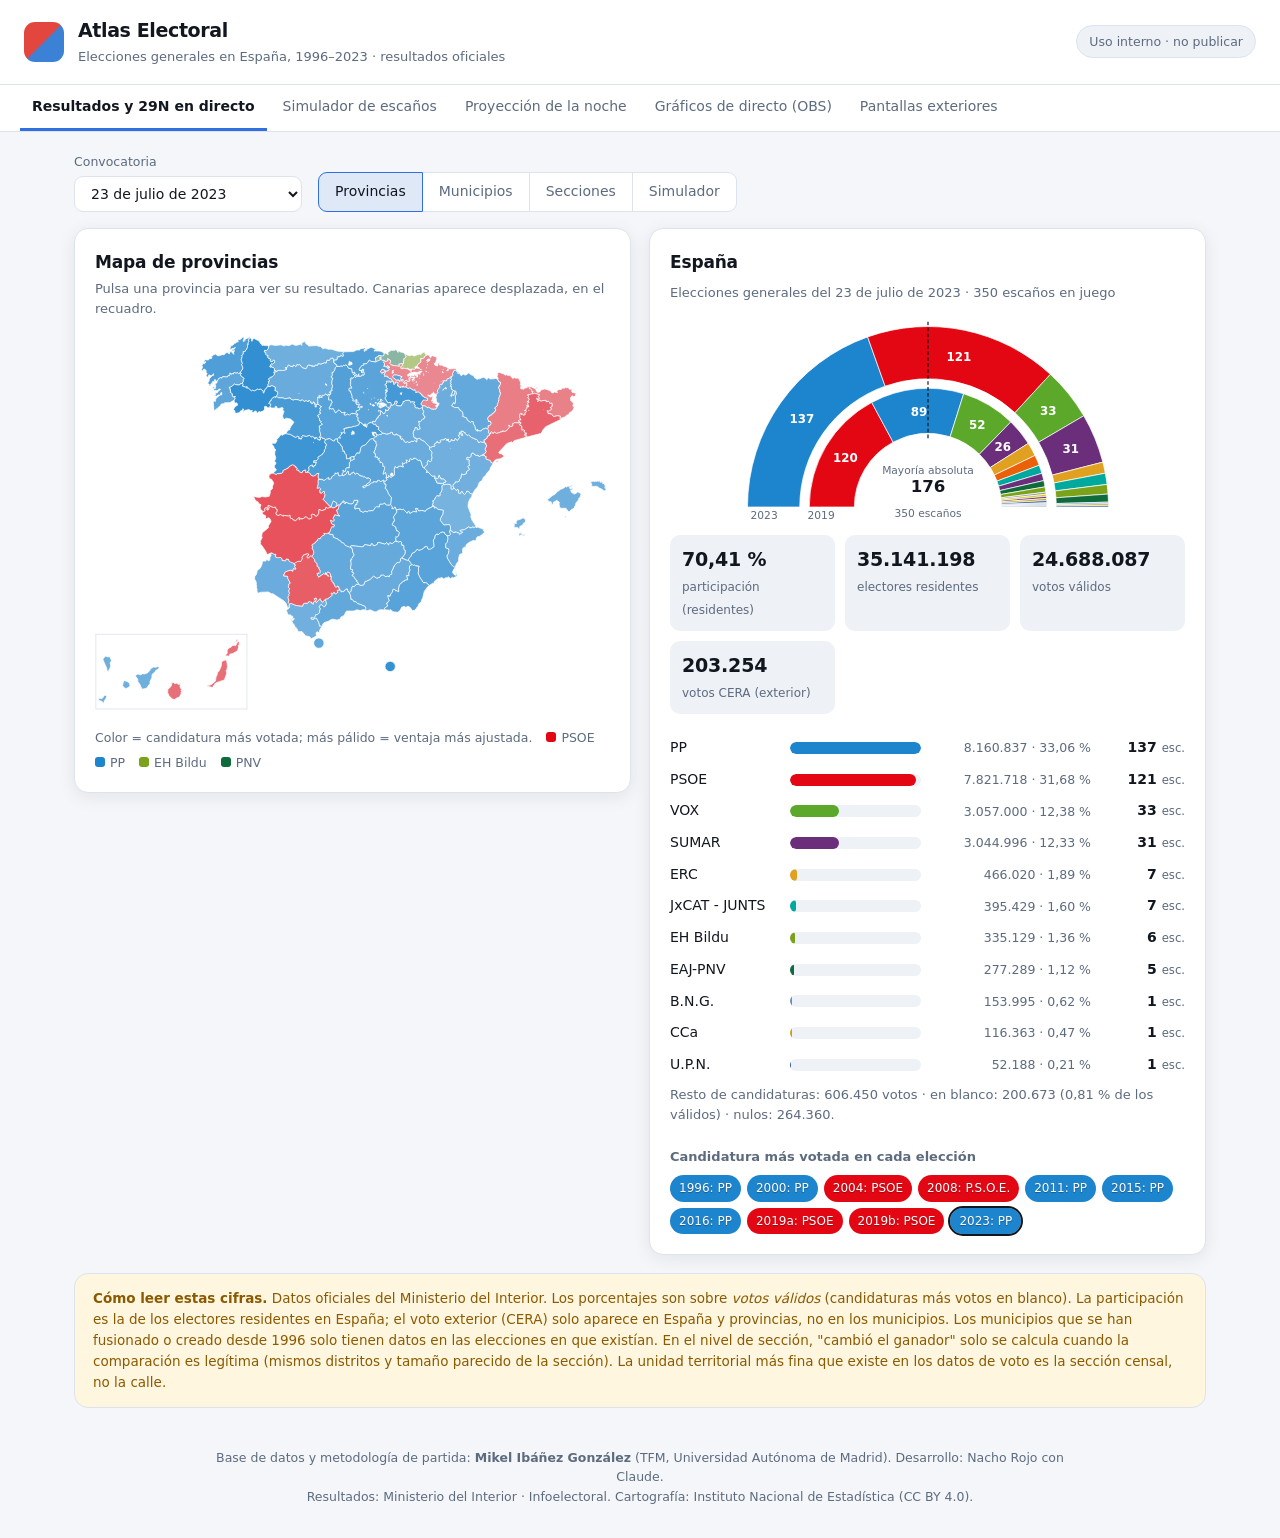
==== commit 69180ec7: "Web de uso interno: menú común, galería y bucle de gráficos, participación comparada con 2023 y 2019" ====
--- a/web/index.html
+++ b/web/index.html
@@ -17,7 +17,7 @@
       <p>Elecciones generales en España, 1996&ndash;2023 &middot; resultados oficiales</p>
     </div>
   </div>
-  <span class="insignia">Versión de trabajo &middot; sin predicción todavía</span>
+  <span class="insignia">Uso interno &middot; no publicar</span>
 </header>
 
 <main>
@@ -37,8 +37,7 @@
       <button id="vista-prov" class="vista activa" type="button">Provincias</button>
       <button id="vista-mun" class="vista" type="button">Municipios</button>
       <button id="vista-sec" class="vista" type="button">Secciones</button>
-      <!-- Simulador del 29N: oculto salvo que la dirección lleve ?simulador (pendiente del visto bueno de Jurídico). -->
-      <button id="vista-sim" class="vista" type="button" hidden>Simulador 29N</button>
+      <button id="vista-sim" class="vista" type="button">Simulador</button>
     </div>
   </div>
 
@@ -109,8 +108,11 @@
       <p id="fecha" class="nota"></p>
       <p id="aviso-prueba" class="aviso prueba" hidden><strong>DATOS DE PRUEBA.</strong> Cifras inventadas para probar la página
         (voto de 2023 trasladado a las listas de 2026); no son resultados ni una estimación.</p>
+      <p id="aviso-simulacro" class="aviso prueba" hidden><strong>SIMULACRO.</strong> Datos ficticios del ensayo técnico del
+        Ministerio del Interior. No son resultados electorales.</p>
       <div id="hemiciclo" class="hemiciclo"></div>
       <div id="resumen" class="resumen"></div>
+      <p id="ultimo" class="ultimo" hidden></p>
       <div id="partidos"></div>
       <p id="otros" class="nota"></p>
       <h3 id="titulo-historia">Candidatura más votada en cada elección</h3>
@@ -147,6 +149,8 @@
   Resultados: Ministerio del Interior &middot; Infoelectoral. Cartograf&iacute;a: Instituto Nacional de Estad&iacute;stica (CC BY 4.0).
 </footer>
 
+<script src="menu.js"></script>
+<script src="config.js"></script>
 <script src="data/resultados.js"></script>
 <script src="data/provincias.js"></script>
 <script src="municipios.js"></script>
--- a/web/estilo.css
+++ b/web/estilo.css
@@ -123,7 +123,10 @@
 .sim-detalle summary { cursor: pointer; font-size: 13px; color: var(--texto-tenue); margin-bottom: 6px; }
 .sim-detalle .sim-fila { grid-template-columns: 1fr 92px; }
 .sim-suma { margin: 12px 0 10px; font-variant-numeric: tabular-nums; }
-.sim-exceso { color: var(--aviso); font-weight: 600; }
+.sim-total { display: flex; justify-content: space-between; gap: 12px; padding: 3px 0; }
+.sim-total b { color: var(--texto); white-space: nowrap; }
+.sim-total + .sim-total { border-top: 1px solid var(--borde); margin-top: 3px; padding-top: 6px; }
+.sim-exceso { display: block; margin-top: 8px; padding: 8px 10px; border-radius: 8px; color: var(--aviso); background: var(--aviso-fondo); font-weight: 600; }
 @media (max-width: 520px) { .vista { padding: 8px 10px; font-size: 13px; } .sim-fila { grid-template-columns: 1fr 92px; } .sim-fila input[type="range"] { grid-column: 1 / -1; grid-row: 2; } }
 .hemiciclo { max-width: 380px; margin: 0 auto 14px; }
 .hemiciclo svg { display: block; width: 100%; height: auto; }
@@ -138,4 +141,11 @@
 .mapa-prov .prov:hover { filter: brightness(1.12); }
 .mapa-prov .prov.activa, .mapa-prov .prov:focus-visible { stroke: var(--texto); stroke-width: 2; }
 .marco-canarias { fill: none; stroke: var(--borde); stroke-width: 1; }
+.ultimo { margin: 0 0 14px; padding: 10px 12px; border-radius: 10px; background: var(--acento-suave); font-size: 14px; }
 [hidden] { display: none !important; }
+
+/* Menú común (menu.js) */
+.menu { display: flex; gap: 4px; overflow-x: auto; padding: 0 20px; background: var(--superficie); border-bottom: 1px solid var(--borde); }
+.menu a { flex: none; padding: 11px 12px; font-size: 14px; color: var(--texto-tenue); text-decoration: none; border-bottom: 3px solid transparent; }
+.menu a:hover { color: var(--texto); }
+.menu a[aria-current="page"] { color: var(--texto); font-weight: 600; border-bottom-color: var(--acento); }
